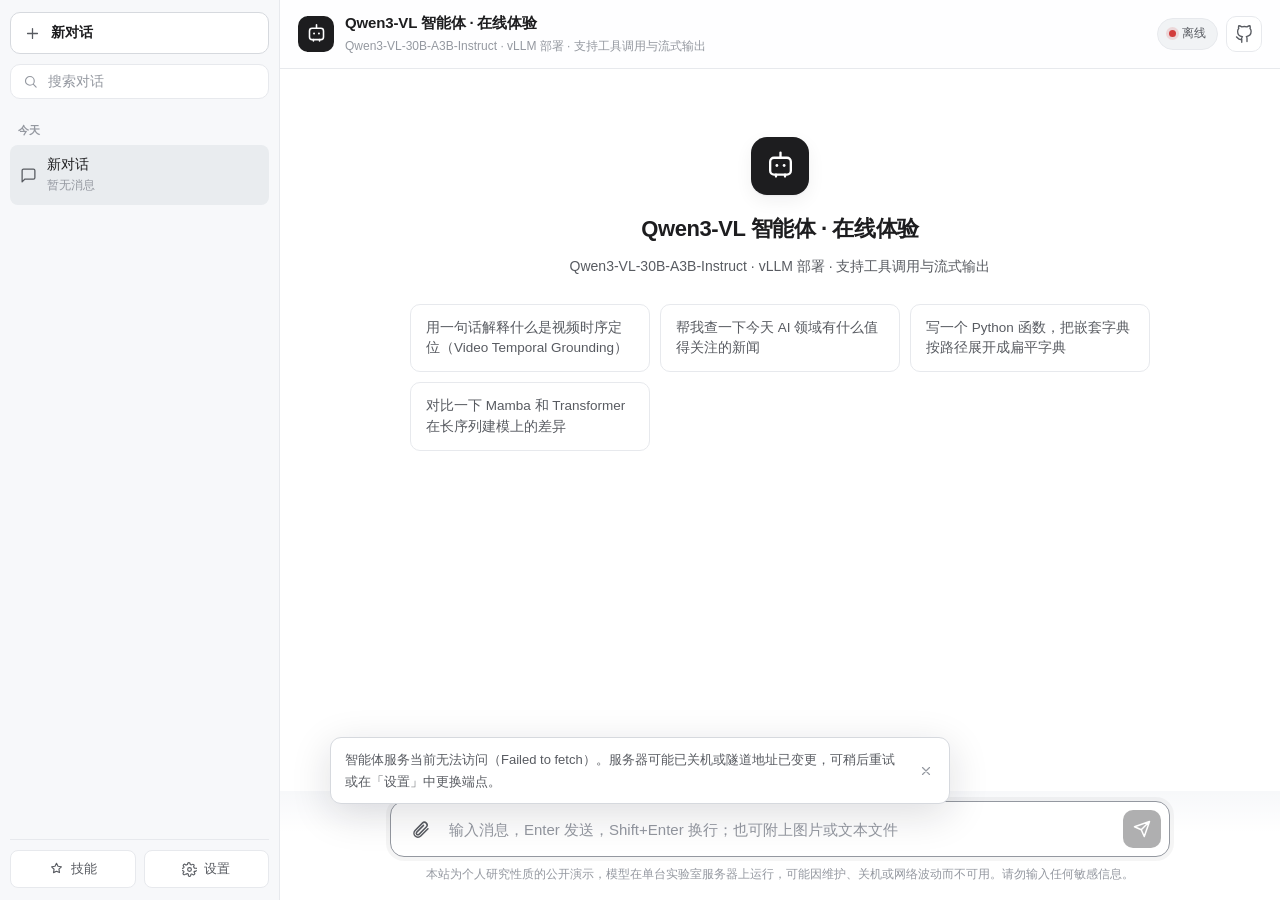
==== docs/demo/index.html @ 938f2494 "feat: 营销站并入 GitHub Pages——首页(内嵌演示)/定价(收款码+人工开通)/API 文档，演示迁至 docs/demo" ====
<!DOCTYPE html>
<html lang="zh-CN">
<head>
<meta charset="UTF-8">
<meta name="viewport" content="width=device-width, initial-scale=1.0">
<title>Qwen3-VL 智能体 · 在线体验</title>
<meta name="description" content="部署在远程服务器上的 Qwen3-VL-30B 智能体公开演示：多轮对话、联网搜索、工具调用过程可视化。">
<meta name="theme-color" content="#1d1d1f">
<link rel="stylesheet" href="../assets/style.css">
<link rel="icon" href="data:image/svg+xml,<svg xmlns='http://www.w3.org/2000/svg' viewBox='0 0 100 100'><text y='.9em' font-size='90'>🤖</text></svg>">
</head>
<body>

<!-- ───────────────────────── 侧边栏 ───────────────────────── -->
<aside class="sidebar" id="sidebar">
  <div class="sidebar-inner">
    <button id="btn-new" class="new-chat">
      <svg viewBox="0 0 24 24" fill="none" stroke="currentColor" stroke-width="1.8" stroke-linecap="round" stroke-linejoin="round"><path d="M12 5v14M5 12h14"/></svg>
      <span>新对话</span>
    </button>

    <div class="conv-search">
      <svg viewBox="0 0 24 24" fill="none" stroke="currentColor" stroke-width="1.8" stroke-linecap="round" stroke-linejoin="round"><circle cx="11" cy="11" r="7"/><path d="M21 21l-4.3-4.3"/></svg>
      <input id="conv-search" type="search" placeholder="搜索对话" autocomplete="off">
    </div>

    <nav class="conv-list" id="conv-list" aria-label="近期对话"></nav>

    <div class="sidebar-foot">
      <button id="btn-skills" class="side-btn">
        <svg viewBox="0 0 24 24" fill="none" stroke="currentColor" stroke-width="1.8" stroke-linecap="round" stroke-linejoin="round"><path d="M12 2l2.4 4.9 5.4.8-3.9 3.8.9 5.4L12 14.8 7.2 17l.9-5.4L4.2 7.7l5.4-.8L12 2z"/></svg>
        <span>技能</span>
      </button>
      <button id="btn-settings" class="side-btn">
        <svg viewBox="0 0 24 24" fill="none" stroke="currentColor" stroke-width="1.8" stroke-linecap="round" stroke-linejoin="round"><circle cx="12" cy="12" r="3"/><path d="M19.4 15a1.7 1.7 0 0 0 .34 1.87l.06.06a2 2 0 1 1-2.83 2.83l-.06-.06a1.7 1.7 0 0 0-2.87 1.2V21a2 2 0 1 1-4 0v-.09A1.7 1.7 0 0 0 7 19.4a1.7 1.7 0 0 0-1.87.34l-.06.06a2 2 0 1 1-2.83-2.83l.06-.06A1.7 1.7 0 0 0 3 15a1.7 1.7 0 0 0-1.6-1H1a2 2 0 1 1 0-4h.09A1.7 1.7 0 0 0 3 9a1.7 1.7 0 0 0-.34-1.87l-.06-.06a2 2 0 1 1 2.83-2.83l.06.06A1.7 1.7 0 0 0 7 4.6h.09A1.7 1.7 0 0 0 9 3V2.9a2 2 0 1 1 4 0V3a1.7 1.7 0 0 0 2.87 1.2l.06-.06a2 2 0 1 1 2.83 2.83l-.06.06A1.7 1.7 0 0 0 19.4 9v.09a1.7 1.7 0 0 0 1.6 1H23a2 2 0 1 1 0 4h-.09a1.7 1.7 0 0 0-1.51 1z"/></svg>
        <span>设置</span>
      </button>
    </div>
  </div>
</aside>
<div class="sidebar-mask" id="sidebar-mask" hidden></div>

<!-- ───────────────────────── 主区域 ───────────────────────── -->
<div class="main">

  <!-- 顶栏 -->
  <header class="topbar">
    <button id="btn-toggle" class="icon-btn" title="菜单" aria-label="切换侧边栏">
      <svg viewBox="0 0 24 24" fill="none" stroke="currentColor" stroke-width="1.9" stroke-linecap="round"><path d="M3 6h18M3 12h18M3 18h18"/></svg>
    </button>
    <div class="brand">
      <span class="logo" aria-hidden="true">
        <svg viewBox="0 0 24 24" fill="none" stroke="currentColor" stroke-width="1.8" stroke-linecap="round" stroke-linejoin="round">
          <rect x="4" y="6" width="16" height="13" rx="3"/><path d="M12 2v4M8.5 19v1.5M15.5 19v1.5"/>
          <circle cx="9.2" cy="12" r="1.1" fill="currentColor" stroke="none"/><circle cx="14.8" cy="12" r="1.1" fill="currentColor" stroke="none"/>
        </svg>
      </span>
      <div class="brand-text">
        <h1 id="site-title">Qwen3-VL 智能体</h1>
        <p id="site-subtitle">加载中…</p>
      </div>
    </div>

    <div class="topbar-right">
      <div id="status" class="status" title="服务状态">
        <span class="dot"></span><span class="status-text">检测中</span>
      </div>
      <a id="btn-repo" class="icon-btn" href="#" target="_blank" rel="noopener" title="查看源码">
        <svg viewBox="0 0 24 24" fill="none" stroke="currentColor" stroke-width="1.8" stroke-linecap="round" stroke-linejoin="round"><path d="M9 19c-5 1.5-5-2.5-7-3m14 6v-3.9a3.4 3.4 0 0 0-.94-2.61c3.14-.35 6.44-1.54 6.44-7A5.44 5.44 0 0 0 20 4.77 5.07 5.07 0 0 0 19.91 1S18.73.65 16 2.48a13.4 13.4 0 0 0-7 0C6.27.65 5.09 1 5.09 1A5.07 5.07 0 0 0 5 4.77a5.44 5.44 0 0 0-1.5 3.78c0 5.42 3.3 6.61 6.44 7A3.4 3.4 0 0 0 9 19.16V23"/></svg>
      </a>
    </div>
  </header>

  <!-- 对话区 -->
  <main class="chat" id="chat">
    <div class="chat-inner" id="messages"></div>
  </main>

  <!-- 输入区 -->
  <footer class="composer">
    <div class="composer-inner">
      <div id="active-skills" class="active-skills" hidden></div>
      <div class="input-wrap">
        <button id="btn-attach" class="attach-btn" type="button" title="添加文件 / 图片">
          <svg viewBox="0 0 24 24" fill="none" stroke="currentColor" stroke-width="1.9" stroke-linecap="round" stroke-linejoin="round"><path d="M21.44 11.05l-9.19 9.19a5 5 0 0 1-7.07-7.07l9.19-9.19a3.5 3.5 0 0 1 4.95 4.95l-9.2 9.19a2 2 0 0 1-2.83-2.83l8.49-8.48"/></svg>
        </button>
        <textarea id="input" rows="1" placeholder="输入消息，Enter 发送，Shift+Enter 换行；也可附上图片或文本文件"
                  autocomplete="off" spellcheck="false"></textarea>
        <button id="btn-send" class="send" title="发送" disabled>
          <svg class="ic-send" viewBox="0 0 24 24" fill="none" stroke="currentColor" stroke-width="2" stroke-linecap="round" stroke-linejoin="round"><path d="M22 2L11 13M22 2l-7 20-4-9-9-4 20-7z"/></svg>
          <svg class="ic-stop" viewBox="0 0 24 24" fill="none" stroke="currentColor" stroke-width="2" stroke-linecap="round" stroke-linejoin="round"><rect x="6" y="6" width="12" height="12" rx="2"/></svg>
        </button>
      </div>
      <div id="att-preview" class="att-preview" hidden></div>
      <input id="file-input" class="visually-hidden" type="file" multiple tabindex="-1" aria-hidden="true"
             accept="image/*,.txt,.md,.markdown,.json,.csv,.tsv,.log,.py,.js,.ts,.java,.c,.cpp,.h,.hpp,.go,.rs,.xml,.yaml,.yml,.html,.css,.toml,.ini,.sh,.sql,.tex">
      <p class="hint" id="hint">回复由 AI 生成，可能不准确。请勿输入敏感信息。</p>
    </div>
  </footer>
</div>

<!-- ───────────────────────── 设置抽屉 ───────────────────────── -->
<div class="drawer-mask" id="drawer-mask" hidden></div>
<aside class="drawer" id="drawer" hidden>
  <div class="drawer-head">
    <h2>设置</h2>
    <button class="icon-btn" id="btn-close-drawer" title="关闭">
      <svg viewBox="0 0 24 24" fill="none" stroke="currentColor" stroke-width="2" stroke-linecap="round"><path d="M18 6L6 18M6 6l12 12"/></svg>
    </button>
  </div>
  <div class="drawer-body">
    <label class="field">
      <span>服务端点</span>
      <input id="cfg-endpoint" type="url" placeholder="https://your-domain.ngrok-free.app">
      <em>留空恢复为站点默认值。修改只保存在本机浏览器。</em>
    </label>
    <label class="field">
      <span>温度 <b id="cfg-temp-val">0.7</b></span>
      <input id="cfg-temp" type="range" min="0" max="1" step="0.1" value="0.7">
    </label>
    <label class="field">
      <span>最大生成长度 <b id="cfg-max-val">1024</b></span>
      <input id="cfg-max" type="range" min="256" max="2048" step="128" value="1024">
    </label>
    <div class="field">
      <span>服务信息</span>
      <pre id="cfg-health" class="health-box">读取中…</pre>
    </div>
    <div class="drawer-actions">
      <button id="btn-clear" class="btn ghost">清空当前对话</button>
      <button id="btn-reset" class="btn ghost">恢复默认设置</button>
    </div>
  </div>
</aside>

<!-- ───────────────────────── 技能面板 ───────────────────────── -->
<div class="drawer-mask" id="skills-mask" hidden></div>
<aside class="drawer" id="skills-drawer" hidden>
  <div class="drawer-head">
    <h2>技能</h2>
    <button class="icon-btn" id="btn-close-skills" title="关闭">
      <svg viewBox="0 0 24 24" fill="none" stroke="currentColor" stroke-width="2" stroke-linecap="round"><path d="M18 6L6 18M6 6l12 12"/></svg>
    </button>
  </div>
  <div class="drawer-body">
    <div class="skill-form">
      <input id="skill-name" type="text" placeholder="技能名称，例如：学术润色" maxlength="40">
      <textarea id="skill-prompt" rows="4" placeholder="技能指令：会以系统提示的形式注入到当前对话中。&#10;例如：你是一位严谨的学术写作助手，优先使用简洁连贯的中文，避免长难句与冗余修饰。"></textarea>
      <button id="skill-save" class="btn primary">保存技能</button>
    </div>
    <div class="skill-list" id="skill-list"></div>
    <p class="skill-tip">提示：勾选「附加到当前对话」后，该技能会作为系统指令影响本次对话。技能仅保存在你的浏览器中。</p>
  </div>
</aside>

<!-- ───────────────────────── 提示条 / 轻提示 ───────────────────────── -->
<div class="banner" id="banner" hidden>
  <span id="banner-text"></span>
  <button id="banner-close" class="banner-close" aria-label="关闭">
    <svg viewBox="0 0 24 24" fill="none" stroke="currentColor" stroke-width="2" stroke-linecap="round"><path d="M18 6L6 18M6 6l12 12"/></svg>
  </button>
</div>
<div class="toast" id="toast" hidden></div>

<script src="../assets/config.js"></script>
<script src="../assets/app.js"></script>
</body>
</html>
---- docs/assets/style.css ----
/* ============================================================
   Qwen3-VL 智能体演示站 —— 样式（白 / 灰主色调，类 ChatGPT 布局）
   纯手写，无框架、无外部字体依赖
   ============================================================ */

:root {
  --bg:            #ffffff;
  --bg-app:        #f7f8fa;
  --surface:       #ffffff;
  --surface-2:     #f1f3f5;
  --surface-3:     #e9ecef;
  --border:        #e7e9ed;
  --border-strong: #d6d9de;
  --text:          #1d1d1f;
  --text-2:        #585b61;
  --text-3:        #9498a0;
  --accent:        #1d1d1f;   /* 主操作：近黑 */
  --accent-hover:  #3a3a3e;
  --link:          #2563eb;   /* 仅链接 / 在线状态用克制蓝 */
  --ok:            #1f9d57;
  --warn:          #c47d12;
  --err:           #d23b3b;
  --radius:        14px;
  --radius-sm:     10px;
  --radius-xs:     8px;
  --shadow:        0 1px 2px rgba(20,24,33,.05), 0 6px 18px rgba(20,24,33,.06);
  --shadow-lg:     0 10px 40px rgba(20,24,33,.14);
  --sidebar-w:     280px;
  --mono: ui-monospace, SFMono-Regular, "SF Mono", Menlo, Consolas, "Liberation Mono", monospace;
  --sans: -apple-system, BlinkMacSystemFont, "Segoe UI", "PingFang SC", "Hiragino Sans GB",
          "Microsoft YaHei", "Helvetica Neue", Arial, sans-serif;
}

* { box-sizing: border-box; }
[hidden] { display: none !important; }

html, body { height: 100%; margin: 0; }

body {
  display: flex;
  background: var(--bg-app);
  color: var(--text);
  font-family: var(--sans);
  font-size: 15px;
  line-height: 1.65;
  -webkit-font-smoothing: antialiased;
}
button { font-family: inherit; }

/* ─────────────── 侧边栏 ─────────────── */
.sidebar {
  flex: none;
  width: var(--sidebar-w);
  background: var(--bg-app);
  border-right: 1px solid var(--border);
  height: 100vh;
  position: sticky;
  top: 0;
  z-index: 30;
  transition: transform .22s ease;
}
.sidebar-inner {
  display: flex;
  flex-direction: column;
  height: 100%;
  padding: 12px 10px;
  gap: 10px;
}

.new-chat {
  display: flex; align-items: center; gap: 10px;
  width: 100%;
  padding: 11px 13px;
  border: 1px solid var(--border-strong);
  border-radius: var(--radius-sm);
  background: var(--surface);
  color: var(--text);
  font-size: 14px; font-weight: 600;
  cursor: pointer;
  transition: .15s;
}
.new-chat svg { width: 17px; height: 17px; color: var(--text-2); }
.new-chat:hover { background: var(--surface-2); border-color: var(--text-3); }

.conv-search {
  display: flex; align-items: center; gap: 8px;
  padding: 8px 12px;
  border: 1px solid var(--border);
  border-radius: var(--radius-sm);
  background: var(--surface);
  color: var(--text-3);
}
.conv-search svg { width: 15px; height: 15px; flex: none; }
.conv-search input {
  border: 0; outline: none; background: transparent;
  width: 100%; font-family: inherit; font-size: 13.5px; color: var(--text);
}
.conv-search input::placeholder { color: var(--text-3); }

.conv-list {
  flex: 1 1 auto;
  overflow-y: auto;
  margin: 0 -4px;
  padding: 0 4px;
  display: flex;
  flex-direction: column;
  gap: 2px;
}
.conv-group-label {
  font-size: 11px; font-weight: 600; letter-spacing: .04em;
  color: var(--text-3); text-transform: uppercase;
  padding: 12px 8px 4px;
}
.conv-item {
  position: relative;
  display: flex; align-items: center; gap: 10px;
  width: 100%;
  padding: 9px 10px;
  border: 0; border-radius: var(--radius-xs);
  background: transparent;
  color: var(--text-2);
  text-align: left;
  cursor: pointer;
  transition: background .14s;
}
.conv-item:hover { background: var(--surface-2); }
.conv-item.active { background: var(--surface-3); color: var(--text); }
.conv-item .ci-icon { flex: none; width: 17px; height: 17px; color: var(--text-3); }
.conv-item.active .ci-icon { color: var(--text-2); }
.conv-main { min-width: 0; flex: 1; }
.conv-title {
  display: block;
  font-size: 13.5px; font-weight: 550;
  white-space: nowrap; overflow: hidden; text-overflow: ellipsis;
}
.conv-prev {
  display: block;
  font-size: 12px; color: var(--text-3);
  white-space: nowrap; overflow: hidden; text-overflow: ellipsis;
}
.conv-actions {
  position: absolute; right: 6px; top: 50%; transform: translateY(-50%);
  display: none; gap: 2px;
  background: inherit; padding-left: 6px;
}
.conv-item:hover .conv-actions { display: flex; }
.conv-item.active .conv-actions { background: var(--surface-3); }
.conv-actions button {
  width: 26px; height: 26px;
  display: grid; place-items: center;
  border: 0; border-radius: 6px;
  background: transparent; color: var(--text-3);
  cursor: pointer; transition: .14s;
}
.conv-actions button:hover { background: rgba(0,0,0,.07); color: var(--text); }
.conv-actions button svg { width: 14px; height: 14px; }
.conv-actions button.danger:hover { color: var(--err); background: rgba(210,59,59,.1); }

.conv-empty {
  text-align: center; color: var(--text-3);
  font-size: 12.5px; padding: 30px 10px;
}

.sidebar-foot {
  display: flex; gap: 8px;
  border-top: 1px solid var(--border);
  padding-top: 10px;
}
.side-btn {
  flex: 1;
  display: flex; align-items: center; justify-content: center; gap: 7px;
  padding: 9px;
  border: 1px solid var(--border);
  border-radius: var(--radius-xs);
  background: var(--surface);
  color: var(--text-2);
  font-size: 13px; font-weight: 550;
  cursor: pointer; transition: .15s;
}
.side-btn svg { width: 15px; height: 15px; }
.side-btn:hover { background: var(--surface-2); color: var(--text); border-color: var(--border-strong); }

.sidebar-mask {
  position: fixed; inset: 0; z-index: 25;
  background: rgba(20,24,33,.32);
}

/* ─────────────── 主区域 ─────────────── */
.main {
  flex: 1 1 auto;
  min-width: 0;
  display: flex;
  flex-direction: column;
  height: 100vh;
}

/* 顶栏 */
.topbar {
  flex: none;
  display: flex; align-items: center; gap: 12px;
  padding: 11px 18px;
  background: rgba(255,255,255,.85);
  backdrop-filter: saturate(180%) blur(12px);
  border-bottom: 1px solid var(--border);
  position: sticky; top: 0; z-index: 20;
}
.brand { display: flex; align-items: center; gap: 11px; min-width: 0; }
.logo {
  flex: none; width: 36px; height: 36px;
  display: grid; place-items: center;
  border-radius: 10px;
  background: var(--text);
  color: #fff;
}
.logo svg { width: 21px; height: 21px; }
.brand-text { min-width: 0; }
.brand-text h1 { margin: 0; font-size: 15px; font-weight: 650; letter-spacing: -.01em; white-space: nowrap; }
.brand-text p { margin: 1px 0 0; font-size: 12px; color: var(--text-3); white-space: nowrap; overflow: hidden; text-overflow: ellipsis; }

.topbar-right { margin-left: auto; display: flex; align-items: center; gap: 8px; }

.status {
  display: inline-flex; align-items: center; gap: 6px;
  padding: 5px 11px; border-radius: 999px;
  background: var(--surface-2); border: 1px solid var(--border);
  font-size: 12px; color: var(--text-2);
  user-select: none;
}
.status .dot { width: 7px; height: 7px; border-radius: 50%; background: var(--text-3); transition: background .2s; }
.status.ok   .dot { background: var(--ok);   box-shadow: 0 0 0 3px rgba(31,157,87,.15); }
.status.err  .dot { background: var(--err);  box-shadow: 0 0 0 3px rgba(210,59,59,.15); }
.status.warn .dot { background: var(--warn); box-shadow: 0 0 0 3px rgba(196,125,18,.15); }
.status.loading .dot { animation: pulse 1.2s ease-in-out infinite; }
@keyframes pulse { 0%,100% { opacity: .35; } 50% { opacity: 1; } }

.icon-btn {
  width: 36px; height: 36px;
  display: grid; place-items: center;
  border: 1px solid var(--border); border-radius: 10px;
  background: var(--surface); color: var(--text-2);
  cursor: pointer; transition: .16s; text-decoration: none;
}
.icon-btn:hover { color: var(--text); border-color: var(--border-strong); background: var(--surface-2); }
.icon-btn svg { width: 18px; height: 18px; }

/* ─────────────── 对话区 ─────────────── */
.chat { flex: 1 1 auto; overflow-y: auto; overscroll-behavior: contain; background: var(--bg); }
.chat-inner { max-width: 780px; margin: 0 auto; padding: 28px 20px 40px; }

.welcome { text-align: center; padding: 40px 0 24px; }
.welcome .wlogo {
  width: 58px; height: 58px; margin: 0 auto 16px;
  display: grid; place-items: center; border-radius: 16px;
  background: var(--text); color: #fff;
  box-shadow: var(--shadow);
}
.welcome .wlogo svg { width: 31px; height: 31px; }
.welcome h2 { margin: 0 0 8px; font-size: 22px; font-weight: 650; letter-spacing: -.02em; }
.welcome p  { margin: 0 auto; max-width: 460px; color: var(--text-2); font-size: 14px; }

.suggestions {
  display: grid; grid-template-columns: repeat(auto-fit, minmax(240px, 1fr));
  gap: 10px; margin-top: 26px;
}
.suggestion {
  text-align: left; padding: 13px 15px;
  border: 1px solid var(--border); border-radius: var(--radius-sm);
  background: var(--surface); color: var(--text-2);
  font-size: 13.5px; line-height: 1.5; cursor: pointer; transition: .16s;
}
.suggestion:hover { border-color: var(--text-3); color: var(--text); transform: translateY(-1px); box-shadow: var(--shadow); }

/* 消息 */
.msg { margin-bottom: 22px; display: flex; gap: 12px; position: relative; }
.msg.user { flex-direction: row-reverse; }
.avatar {
  flex: none; width: 32px; height: 32px; border-radius: 9px;
  display: grid; place-items: center;
  font-size: 12px; font-weight: 700; color: #fff; background: var(--text);
  user-select: none;
}
.msg.user .avatar { background: #6b7077; }
.avatar svg { width: 18px; height: 18px; }

.body { min-width: 0; max-width: calc(100% - 52px); }
.msg.user .body { display: flex; flex-direction: column; align-items: flex-end; }

.bubble {
  display: inline-block; padding: 11px 15px; border-radius: var(--radius);
  background: var(--surface); border: 1px solid var(--border);
  box-shadow: var(--shadow); word-break: break-word; overflow-wrap: anywhere;
  max-width: 100%;
}
.att-img { display: block; max-width: 280px; max-height: 280px; border-radius: 10px; margin: 2px 0 6px; border: 1px solid var(--border); }
.att-file { display: flex; align-items: center; gap: 8px; margin: 2px 0 4px; }
.att-file-ico { font-size: 17px; line-height: 1; }
.att-file-name { font-size: 13px; font-weight: 600; color: var(--text); }
.att-file-size { font-size: 11px; color: var(--text-3); font-family: var(--mono); }
.att-filetext { margin: 6px 0 2px; padding: 10px 12px; border-radius: 9px; background: var(--surface-2); border: 1px solid var(--border); font-family: var(--mono); font-size: 12px; line-height: 1.55; color: var(--text-2); white-space: pre-wrap; word-break: break-word; max-height: 200px; overflow-y: auto; }
.msg.user .bubble { background: var(--surface-3); border-color: transparent; color: var(--text); }
.msg.user .bubble * { color: var(--text) !important; }

.name { font-size: 12px; color: var(--text-3); margin-bottom: 5px; padding-left: 2px; }

/* 单条消息操作（复制） */
.msg-actions {
  position: absolute; top: -6px; right: 4px;
  display: none; gap: 2px;
}
.msg:hover .msg-actions { display: flex; }
.msg.user .msg-actions { right: auto; left: 4px; }
.msg-actions button {
  width: 28px; height: 28px; display: grid; place-items: center;
  border: 1px solid var(--border); border-radius: 7px;
  background: var(--surface); color: var(--text-3); cursor: pointer; transition: .14s;
}
.msg-actions button:hover { color: var(--text); border-color: var(--border-strong); background: var(--surface-2); }
.msg-actions button svg { width: 14px; height: 14px; }

/* Markdown 渲染 */
.md > *:first-child { margin-top: 0; }
.md > *:last-child  { margin-bottom: 0; }
.md p  { margin: 0 0 10px; }
.md h1, .md h2, .md h3, .md h4 { margin: 18px 0 8px; font-weight: 650; line-height: 1.35; letter-spacing: -.01em; }
.md h1 { font-size: 19px; } .md h2 { font-size: 17px; } .md h3 { font-size: 15.5px; } .md h4 { font-size: 14.5px; }
.md ul, .md ol { margin: 0 0 10px; padding-left: 22px; }
.md li { margin: 3px 0; }
.md li > ul, .md li > ol { margin: 3px 0; }
.md a { color: var(--link); text-decoration: none; border-bottom: 1px solid rgba(37,99,235,.3); }
.md a:hover { border-bottom-color: var(--link); }
.md blockquote { margin: 10px 0; padding: 4px 14px; border-left: 3px solid var(--border-strong); background: var(--surface-2); border-radius: 0 8px 8px 0; color: var(--text-2); }
.md hr { margin: 16px 0; border: 0; border-top: 1px solid var(--border); }
.md code { font-family: var(--mono); font-size: .88em; padding: 2px 6px; border-radius: 5px; background: var(--surface-2); border: 1px solid var(--border); }
.md pre { position: relative; margin: 12px 0; padding: 14px 16px; border-radius: var(--radius-sm); background: #1e2024; overflow-x: auto; }
.md pre code { display: block; padding: 0; border: 0; background: none; color: #dfe3f2; font-size: 13px; line-height: 1.6; white-space: pre; }
.md table { border-collapse: collapse; margin: 12px 0; font-size: 13.5px; display: block; overflow-x: auto; }
.md th, .md td { border: 1px solid var(--border); padding: 7px 11px; text-align: left; }
.md th { background: var(--surface-2); font-weight: 600; }

.copy-btn {
  position: absolute; top: 8px; right: 8px;
  padding: 3px 9px; font-size: 11.5px; border-radius: 6px;
  border: 1px solid rgba(255,255,255,.16); background: rgba(255,255,255,.08);
  color: #cdd3e8; cursor: pointer; opacity: 0; transition: .16s;
}
.md pre:hover .copy-btn { opacity: 1; }
.copy-btn:hover { background: rgba(255,255,255,.18); color: #fff; }

/* 工具调用卡片 */
.tool-card { margin-bottom: 8px; border: 1px solid var(--border); border-radius: var(--radius-sm); background: var(--surface); overflow: hidden; font-size: 13px; }
.tool-head { display: flex; align-items: center; gap: 8px; padding: 9px 13px; cursor: pointer; user-select: none; }
.tool-head:hover { background: var(--surface-2); }
.tool-badge { flex: none; padding: 2px 8px; border-radius: 6px; background: var(--surface-2); color: var(--text-2); font-family: var(--mono); font-size: 11.5px; font-weight: 600; border: 1px solid var(--border); }
.tool-title { flex: 1; color: var(--text-2); overflow: hidden; text-overflow: ellipsis; white-space: nowrap; }
.tool-caret { flex: none; width: 14px; height: 14px; color: var(--text-3); transition: transform .2s; }
.tool-card.open .tool-caret { transform: rotate(90deg); }
.tool-body { display: none; padding: 0 13px 12px; color: var(--text-2); font-family: var(--mono); font-size: 12.5px; white-space: pre-wrap; word-break: break-word; max-height: 320px; overflow-y: auto; }
.tool-card.open .tool-body { display: block; }

.cursor { display: inline-block; width: 7px; height: 15px; margin-left: 2px; vertical-align: -2px; background: var(--text); border-radius: 1px; animation: blink 1s steps(2, start) infinite; }
@keyframes blink { 50% { opacity: 0; } }

/* ─────────────── 输入区 ─────────────── */
.composer { flex: none; padding: 10px 20px 16px; background: linear-gradient(to top, var(--bg) 62%, transparent); }
.composer-inner { max-width: 780px; margin: 0 auto; }
.active-skills { display: flex; flex-wrap: wrap; gap: 6px; margin: 0 2px 8px; }
.skill-chip {
  display: inline-flex; align-items: center; gap: 6px;
  padding: 4px 8px 4px 11px; border-radius: 999px;
  background: var(--surface-2); border: 1px solid var(--border);
  font-size: 12px; color: var(--text-2);
}
.skill-chip b { font-weight: 600; color: var(--text); }
.skill-chip button { width: 18px; height: 18px; display: grid; place-items: center; border: 0; border-radius: 50%; background: transparent; color: var(--text-3); cursor: pointer; }
.skill-chip button:hover { color: var(--err); background: rgba(210,59,59,.1); }
.skill-chip button svg { width: 12px; height: 12px; }

.input-wrap {
  display: flex; align-items: flex-end; gap: 10px;
  padding: 8px 8px 8px 10px;
  background: var(--surface); border: 1px solid var(--border-strong);
  border-radius: var(--radius); box-shadow: var(--shadow); transition: .16s;
}
.input-wrap:focus-within { border-color: var(--text-3); box-shadow: 0 0 0 4px rgba(0,0,0,.04); }
.attach-btn {
  flex: none; width: 38px; height: 38px; display: grid; place-items: center;
  border: 0; border-radius: 10px; background: transparent; color: var(--text-2);
  cursor: pointer; transition: .16s;
}
.attach-btn svg { width: 19px; height: 19px; }
.attach-btn:hover { color: var(--text); background: var(--surface-2); }
.attach-btn:disabled { opacity: .4; cursor: not-allowed; }
#input { flex: 1; border: 0; outline: none; resize: none; max-height: 180px; padding: 6px 0; font-family: inherit; font-size: 15px; line-height: 1.6; color: var(--text); background: transparent; }
#input::placeholder { color: var(--text-3); }

/* 文件选择框：视觉隐藏但保留在文档流中，确保程序化 .click() 在所有浏览器都能弹出选择器
   （display:none / [hidden] 在 Safari 等内核下会令 .click() 无效） */
.visually-hidden {
  position: absolute;
  width: 1px; height: 1px;
  padding: 0; margin: -1px;
  overflow: hidden;
  clip: rect(0, 0, 0, 0);
  white-space: nowrap;
  border: 0;
}

/* 附件预览 */
.att-preview {
  display: flex; flex-wrap: wrap; gap: 8px; margin: 10px 2px 0;
}
.att-thumb {
  position: relative; width: 76px; height: 76px; border-radius: 10px;
  overflow: hidden; border: 1px solid var(--border); background: var(--surface-2);
  box-shadow: var(--shadow);
}
.att-thumb img { width: 100%; height: 100%; object-fit: cover; display: block; }
.att-chip {
  display: inline-flex; align-items: center; gap: 7px; max-width: 240px;
  padding: 7px 9px; border-radius: 10px; background: var(--surface-2);
  border: 1px solid var(--border); box-shadow: var(--shadow);
}
.att-chip-ico { font-size: 16px; line-height: 1; }
.att-chip-name { font-size: 12.5px; color: var(--text); overflow: hidden; text-overflow: ellipsis; white-space: nowrap; }
.att-chip-size { flex: none; font-size: 11px; color: var(--text-3); font-family: var(--mono); }
.att-x {
  position: absolute; top: -6px; right: -6px;
  width: 22px; height: 22px; display: grid; place-items: center;
  border: 1px solid var(--border-strong); border-radius: 50%;
  background: #fff; color: var(--text-2); cursor: pointer; transition: .14s;
  font-size: 15px; line-height: 1; box-shadow: var(--shadow);
}
.att-thumb .att-x { top: 3px; right: 3px; width: 20px; height: 20px; background: rgba(255,255,255,.9); }
.att-x:hover { color: #fff; background: var(--err); border-color: var(--err); }
.send {
  flex: none; width: 38px; height: 38px; display: grid; place-items: center;
  border: 0; border-radius: 10px; background: var(--accent); color: #fff; cursor: pointer; transition: .16s;
}
.send svg { width: 18px; height: 18px; }
.send:disabled { opacity: .35; cursor: not-allowed; }
.send:not(:disabled):hover { background: var(--accent-hover); }
.send .ic-stop { display: none; }
.send.stopping .ic-send { display: none; }
.send.stopping .ic-stop { display: block; }

.hint { margin: 8px 2px 0; font-size: 11.5px; color: var(--text-3); text-align: center; }

/* ─────────────── 抽屉（设置 / 技能） ─────────────── */
.drawer-mask { position: fixed; inset: 0; background: rgba(20,24,33,.32); z-index: 40; animation: fade .2s; }
@keyframes fade { from { opacity: 0; } }
.drawer {
  position: fixed; top: 0; right: 0; bottom: 0;
  width: min(400px, 100vw); background: var(--surface);
  border-left: 1px solid var(--border); box-shadow: var(--shadow-lg);
  z-index: 41; display: flex; flex-direction: column;
  animation: slide .22s cubic-bezier(.22,.8,.3,1);
}
@keyframes slide { from { transform: translateX(100%); } }
.drawer-head { flex: none; display: flex; align-items: center; justify-content: space-between; padding: 16px 18px; border-bottom: 1px solid var(--border); }
.drawer-head h2 { margin: 0; font-size: 15px; font-weight: 650; }
.drawer-body { flex: 1; overflow-y: auto; padding: 18px; }

.field { display: block; margin-bottom: 20px; }
.field > span { display: block; margin-bottom: 7px; font-size: 13px; font-weight: 600; color: var(--text-2); }
.field > span b { color: var(--text); font-family: var(--mono); }
.field em { display: block; margin-top: 6px; font-size: 11.5px; font-style: normal; color: var(--text-3); }
.field input[type="url"], .field input[type="text"], .skill-form input[type="text"] {
  width: 100%; padding: 9px 12px; border: 1px solid var(--border-strong);
  border-radius: 9px; background: var(--surface); color: var(--text);
  font-family: var(--mono); font-size: 13px; outline: none; transition: .16s;
}
.field input[type="url"]:focus, .skill-form input[type="text"]:focus { border-color: var(--text-3); box-shadow: 0 0 0 3px rgba(0,0,0,.05); }
.field input[type="range"] { width: 100%; accent-color: var(--text); }

.health-box { margin: 0; padding: 11px 13px; border-radius: 9px; background: var(--surface-2); border: 1px solid var(--border); font-family: var(--mono); font-size: 11.5px; line-height: 1.6; color: var(--text-2); white-space: pre-wrap; word-break: break-all; max-height: 240px; overflow-y: auto; }

.drawer-actions { display: flex; flex-direction: column; gap: 8px; margin-top: 26px; }
.btn { padding: 10px 14px; border-radius: 9px; border: 1px solid var(--border-strong); background: var(--surface); color: var(--text-2); font-size: 13.5px; cursor: pointer; transition: .16s; }
.btn:hover { border-color: var(--text); color: var(--text); }
.btn.primary { background: var(--accent); border-color: var(--accent); color: #fff; }
.btn.primary:hover { background: var(--accent-hover); }
.btn.ghost { background: transparent; }

/* 技能表单与列表 */
.skill-form { display: flex; flex-direction: column; gap: 9px; margin-bottom: 18px; padding-bottom: 18px; border-bottom: 1px solid var(--border); }
.skill-form textarea { width: 100%; padding: 10px 12px; border: 1px solid var(--border-strong); border-radius: 9px; background: var(--surface); color: var(--text); font-family: inherit; font-size: 13.5px; line-height: 1.55; resize: vertical; outline: none; transition: .16s; }
.skill-form textarea:focus { border-color: var(--text-3); box-shadow: 0 0 0 3px rgba(0,0,0,.05); }
.skill-list { display: flex; flex-direction: column; gap: 8px; }
.skill-card { border: 1px solid var(--border); border-radius: var(--radius-sm); padding: 12px 13px; background: var(--surface); }
.skill-card .sc-top { display: flex; align-items: center; justify-content: space-between; gap: 8px; }
.skill-card .sc-name { font-size: 14px; font-weight: 600; color: var(--text); }
.skill-card .sc-prompt { margin: 6px 0 10px; font-size: 12.5px; color: var(--text-2); white-space: pre-wrap; word-break: break-word; max-height: 96px; overflow-y: auto; }
.skill-card .sc-actions { display: flex; align-items: center; gap: 14px; flex-wrap: wrap; }
.sc-toggle { display: inline-flex; align-items: center; gap: 7px; font-size: 12.5px; color: var(--text-2); cursor: pointer; user-select: none; }
.sc-toggle input { width: 15px; height: 15px; accent-color: var(--text); cursor: pointer; }
.sc-links { margin-left: auto; display: flex; gap: 4px; }
.sc-links button { width: 28px; height: 28px; display: grid; place-items: center; border: 0; border-radius: 7px; background: transparent; color: var(--text-3); cursor: pointer; transition: .14s; }
.sc-links button:hover { color: var(--text); background: var(--surface-2); }
.sc-links button.danger:hover { color: var(--err); background: rgba(210,59,59,.1); }
.sc-links button svg { width: 14px; height: 14px; }
.skill-tip { margin: 16px 2px 0; font-size: 12px; color: var(--text-3); line-height: 1.6; }
.skill-empty { text-align: center; color: var(--text-3); font-size: 13px; padding: 20px 10px; }

/* ─────────────── 提示条 / 轻提示 ─────────────── */
.banner {
  position: fixed; left: 50%; bottom: 96px; transform: translateX(-50%);
  z-index: 30; display: flex; align-items: center; gap: 12px;
  max-width: min(620px, calc(100vw - 32px)); padding: 11px 14px;
  border-radius: 11px; background: #fff; border: 1px solid var(--border-strong);
  color: var(--text-2); font-size: 13px; box-shadow: var(--shadow-lg);
  animation: rise .28s cubic-bezier(.22,.8,.3,1);
}
@keyframes rise { from { opacity: 0; transform: translate(-50%, 10px); } }
.banner-close { flex: none; width: 22px; height: 22px; display: grid; place-items: center; border: 0; border-radius: 6px; background: transparent; color: var(--text-3); cursor: pointer; }
.banner-close:hover { opacity: 1; background: var(--surface-2); }
.banner-close svg { width: 14px; height: 14px; }

.toast {
  position: fixed; left: 50%; bottom: 28px; transform: translateX(-50%);
  z-index: 50; display: flex; align-items: center; gap: 14px;
  padding: 11px 14px; border-radius: 11px;
  background: var(--text); color: #fff; font-size: 13px;
  box-shadow: var(--shadow-lg); animation: rise .24s cubic-bezier(.22,.8,.3,1);
}
.toast button { border: 0; background: transparent; color: #9ec1ff; font-size: 13px; font-weight: 600; cursor: pointer; padding: 0; }
.toast button:hover { color: #cfe0ff; }

/* ─────────────── 响应式 ─────────────── */
@media (max-width: 860px) {
  .sidebar { position: fixed; left: 0; top: 0; transform: translateX(-100%); box-shadow: var(--shadow-lg); }
  body.sidebar-open .sidebar { transform: translateX(0); }
  .topbar { padding: 10px 14px; }
  .brand-text p { display: none; }
  .chat-inner { padding: 20px 14px 32px; }
  .composer { padding: 8px 14px 12px; }
  .suggestions { grid-template-columns: 1fr; }
  .status .status-text { display: none; }
  .status { padding: 6px 9px; }
}
@media (min-width: 861px) {
  #btn-toggle { display: none; }
  .sidebar-mask { display: none !important; }
}
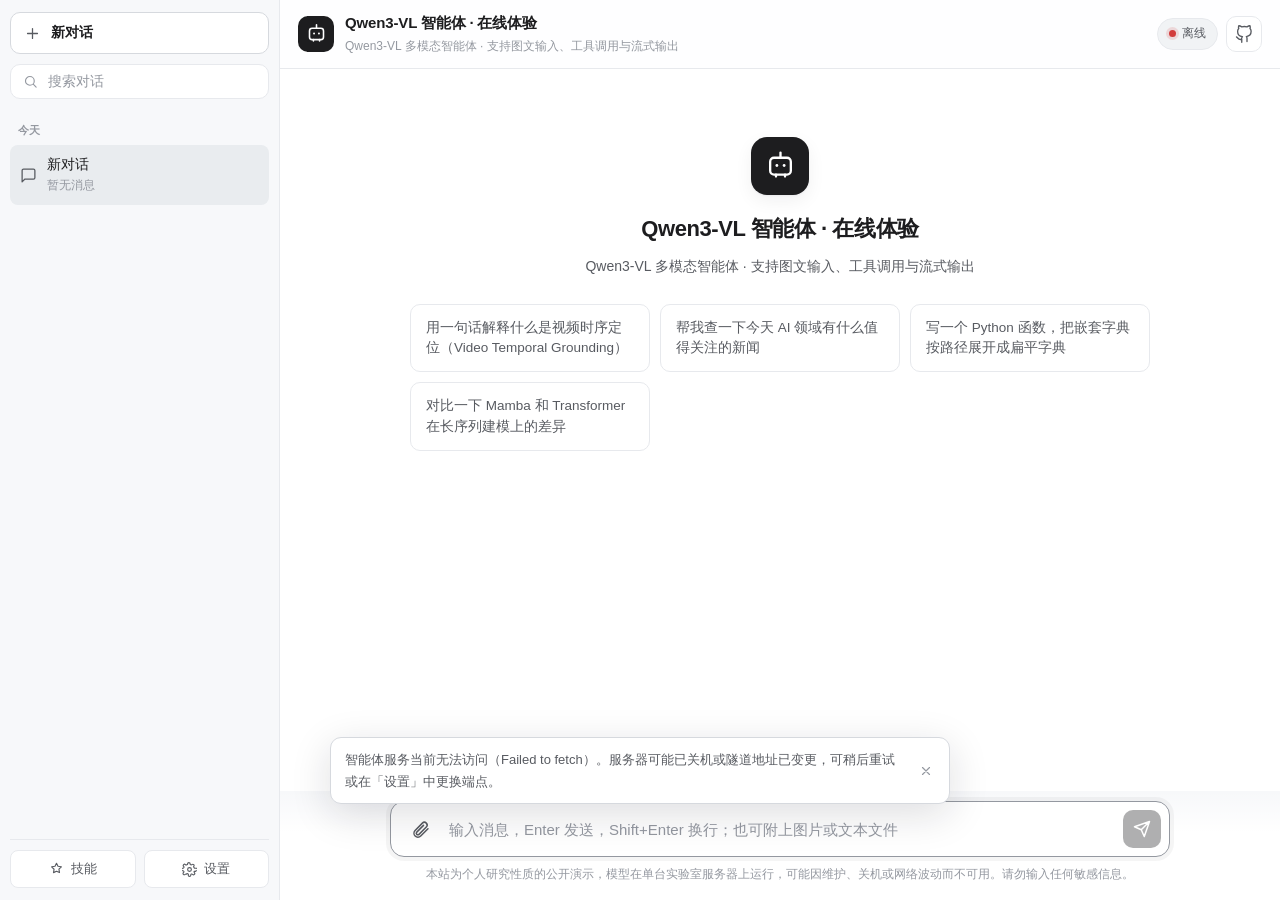
==== commit e176a240: "docs: 对外文案统一为「Qwen3-VL 多模态智能体」，不暴露具体模型规格" ====
--- a/docs/demo/index.html
+++ b/docs/demo/index.html
@@ -4,7 +4,7 @@
 <meta charset="UTF-8">
 <meta name="viewport" content="width=device-width, initial-scale=1.0">
 <title>Qwen3-VL 智能体 · 在线体验</title>
-<meta name="description" content="部署在远程服务器上的 Qwen3-VL-30B 智能体公开演示：多轮对话、联网搜索、工具调用过程可视化。">
+<meta name="description" content="Qwen3-VL 多模态智能体公开演示：多轮对话、图文输入、联网搜索、工具调用过程可视化。">
 <meta name="theme-color" content="#1d1d1f">
 <link rel="stylesheet" href="../assets/style.css">
 <link rel="icon" href="data:image/svg+xml,<svg xmlns='http://www.w3.org/2000/svg' viewBox='0 0 100 100'><text y='.9em' font-size='90'>🤖</text></svg>">
